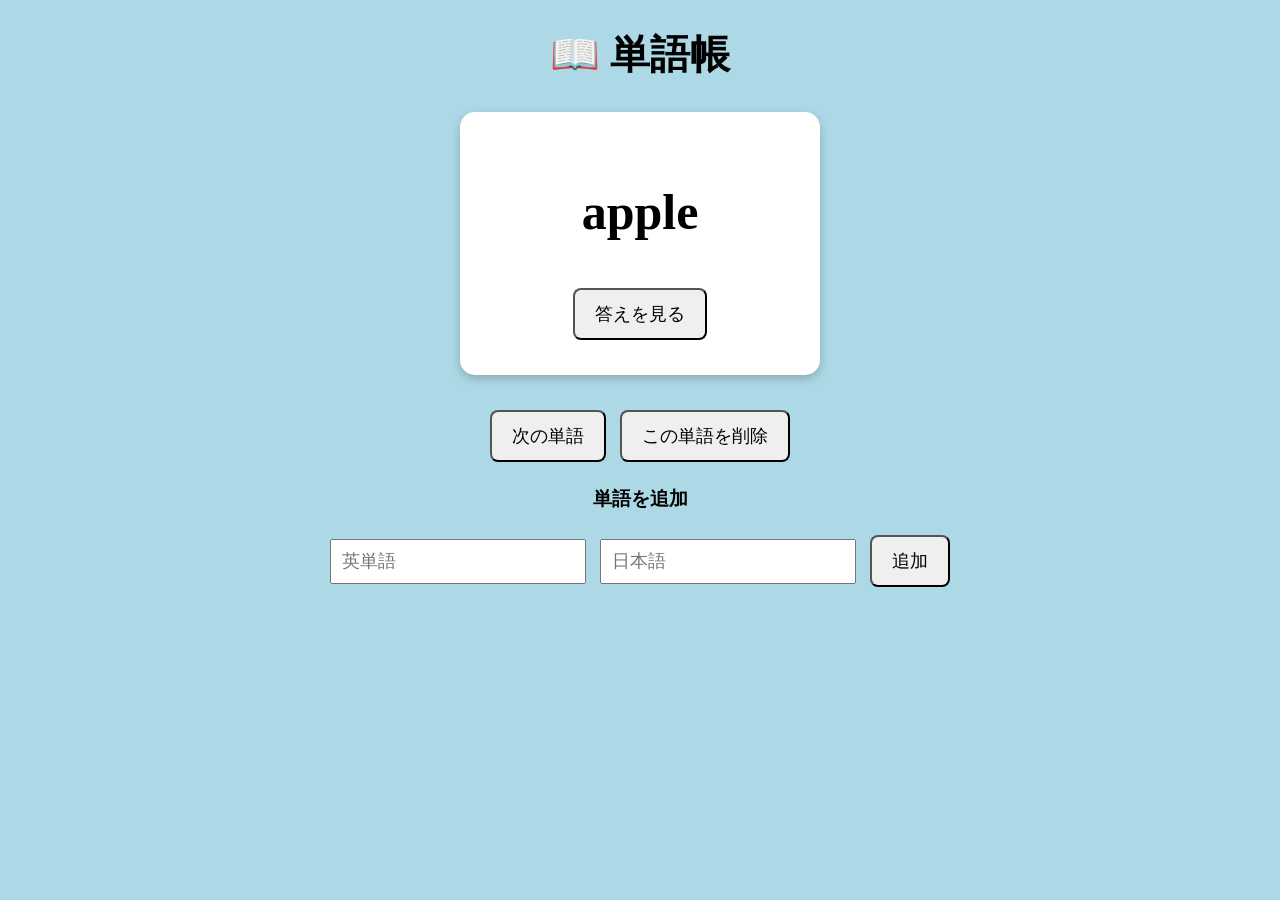
==== index.html @ b3010213 "Add files via upload" ====
<!DOCTYPE html>
<html>

<head>
    <title>単語帳アプリ</title>
    <link rel="stylesheet" href="style.css">
</head>

<body>

    <h1>📖 単語帳</h1>

    <div class="word-card">

    <h2 id="word">apple</h2>

    <p id="answer" style="display: none;">りんご</p>

    <button id="answerButton">答えを見る</button>

</div>
    <button id="nextButton">次の単語</button>
    <button id="deleteButton">この単語を削除</button>


    <h3>単語を追加</h3>

    <input id="newWord" type="text" placeholder="英単語">
    <input id="newAnswer" type="text" placeholder="日本語">

    <button id="addButton">追加</button>

    <script src="script.js"></script>

</body>

</html>
---- style.css ----
body {
    text-align: center;
    background-color: lightblue;
}

h1 {
    font-size: 40px;
}

h2 {
    font-size: 50px;
}

button {
    font-size: 20px;
    padding: 10px;
}
button {
    font-size: 18px;
    padding: 12px 20px;
    margin: 5px;
    border-radius: 8px;
    cursor: pointer;
}
input {
    font-size: 18px;
    padding: 10px;
    margin: 5px;
}
.word-card {
    background-color: white;
    width: 300px;
    margin: 30px auto;
    padding: 30px;
    border-radius: 15px;
    box-shadow: 0 4px 10px rgba(0, 0, 0, 0.2);
}
@media (max-width: 600px) {
    .word-card {
        width: 80%;
    }

    h1 {
        font-size: 32px;
    }

    h2 {
        font-size: 40px;
    }

    button {
        font-size: 16px;
        padding: 10px 15px;
    }

    input {
        width: 80%;
        box-sizing: border-box;
    }
}
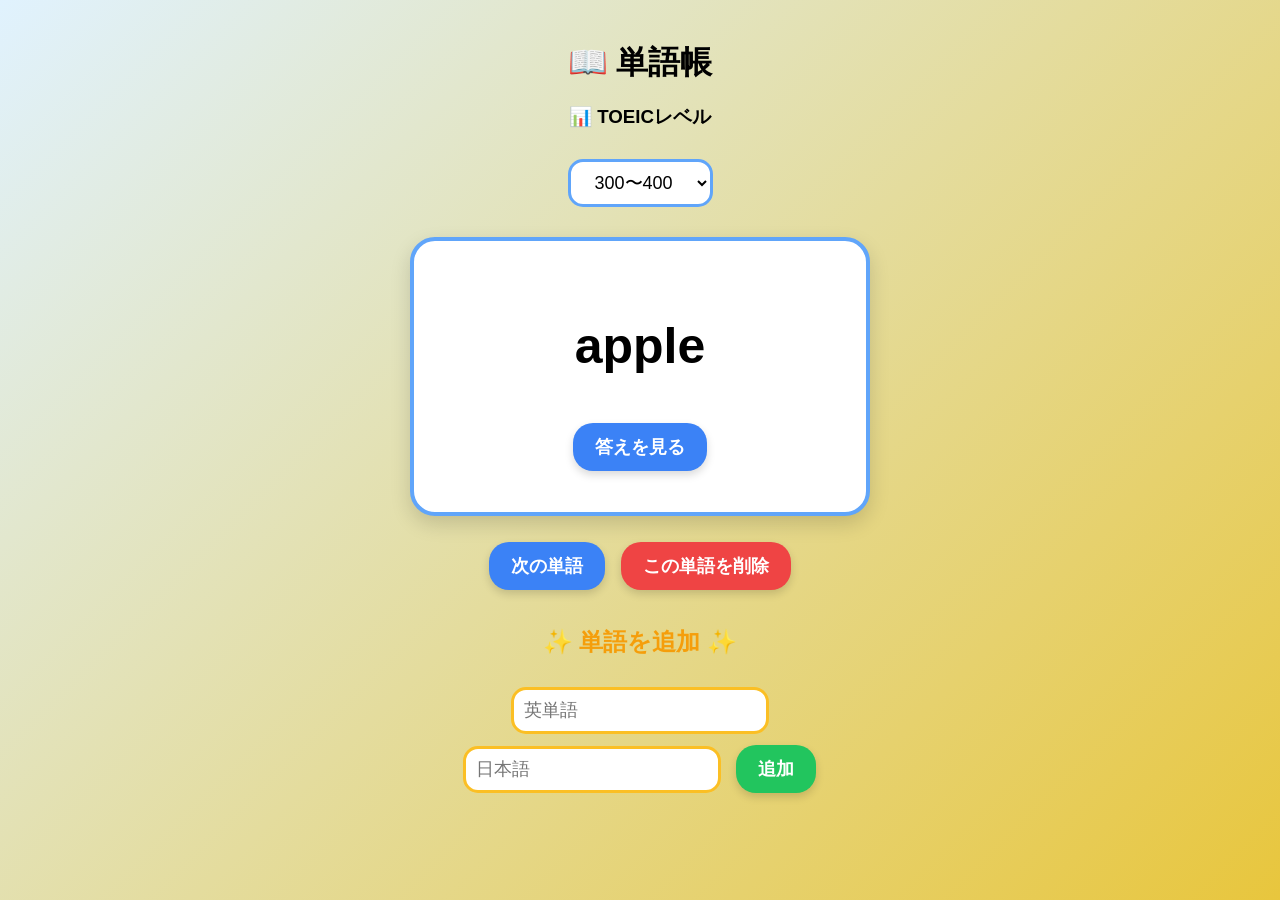
==== commit 5e904251: "アプリを更新" ====
--- a/index.html
+++ b/index.html
@@ -1,37 +1,47 @@
-<!DOCTYPE html>
-<html>
-
-<head>
-    <title>単語帳アプリ</title>
-    <link rel="stylesheet" href="style.css">
-</head>
-
-<body>
-
-    <h1>📖 単語帳</h1>
-
-    <div class="word-card">
-
-    <h2 id="word">apple</h2>
-
-    <p id="answer" style="display: none;">りんご</p>
-
-    <button id="answerButton">答えを見る</button>
-
-</div>
-    <button id="nextButton">次の単語</button>
-    <button id="deleteButton">この単語を削除</button>
-
-
-    <h3>単語を追加</h3>
-
-    <input id="newWord" type="text" placeholder="英単語">
-    <input id="newAnswer" type="text" placeholder="日本語">
-
-    <button id="addButton">追加</button>
-
-    <script src="script.js"></script>
-
-</body>
-
+<!DOCTYPE html>
+<html>
+
+<head>
+    <title>単語帳アプリ</title>
+    <link rel="stylesheet" href="style.css">
+</head>
+
+<body>
+
+    <h1>📖 単語帳</h1>
+    <h3>📊 TOEICレベル</h3>
+
+<select id="levelSelect">
+    <option value="300">300〜400</option>
+    <option value="400">400〜500</option>
+    <option value="500">500〜600</option>
+    <option value="600">600〜700</option>
+    <option value="700">700〜800</option>
+    <option value="800">800〜900</option>
+</select>
+
+    <div class="word-card">
+
+    <h2 id="word">apple</h2>
+
+    <p id="answer" style="display: none;">りんご</p>
+
+    <button id="answerButton" class="answer-button">答えを見る</button>
+
+</div>
+    <button id="nextButton" class="next-button">次の単語</button>
+    <button id="deleteButton" class="delete-button">この単語を削除</button>
+
+
+    <h3 class="add-title">✨ 単語を追加 ✨</h3>
+
+    <input id="newWord" type="text" placeholder="英単語">
+    <input id="newAnswer" type="text" placeholder="日本語">
+
+    <button id="addButton" class="add-button">追加</button>
+
+    <script src="script.js"></script>
+
+</body>
+
 </html>
--- a/style.css
+++ b/style.css
@@ -1,60 +1,126 @@
-body {
-    text-align: center;
-    background-color: lightblue;
-}
-
-h1 {
-    font-size: 40px;
-}
-
-h2 {
-    font-size: 50px;
-}
-
-button {
-    font-size: 20px;
-    padding: 10px;
-}
-button {
-    font-size: 18px;
-    padding: 12px 20px;
-    margin: 5px;
-    border-radius: 8px;
-    cursor: pointer;
-}
-input {
-    font-size: 18px;
-    padding: 10px;
-    margin: 5px;
-}
-.word-card {
-    background-color: white;
-    width: 300px;
-    margin: 30px auto;
-    padding: 30px;
-    border-radius: 15px;
-    box-shadow: 0 4px 10px rgba(0, 0, 0, 0.2);
-}
-@media (max-width: 600px) {
-    .word-card {
-        width: 80%;
-    }
-
-    h1 {
-        font-size: 32px;
-    }
-
-    h2 {
-        font-size: 40px;
-    }
-
-    button {
-        font-size: 16px;
-        padding: 10px 15px;
-    }
-
-    input {
-        width: 80%;
-        box-sizing: border-box;
-    }
+body {
+    text-align: center;
+    background: linear-gradient(135deg, #e0f2fe, #e8c63d);
+    min-height: 100vh;
+    margin: 0;
+    padding-top: 30px;
+    font-family: sans-serif;
+}
+
+h1 {
+    font-size: 40px;
+}
+
+h2 {
+    font-size: 50px;
+}
+
+button {
+    font-size: 18px;
+    padding: 12px 22px;
+    margin: 6px;
+    border: none;
+    border-radius: 20px;
+    background-color: #f59e0b;
+    color: white;
+    font-weight: bold;
+    cursor: pointer;
+    box-shadow: 0 4px 8px rgba(0, 0, 0, 0.15);
+}
+input {
+    font-size: 18px;
+    padding: 10px;
+    margin: 5px;
+}
+.word-card {
+    background-color: white;
+    width: 320px;
+    margin: 30px auto;
+    padding: 35px;
+    border-radius: 25px;
+    box-shadow: 0 8px 20px rgba(0, 0, 0, 0.15);
+    border: 4px solid #60a5fa;
+}
+@media (max-width: 600px) {
+    .word-card  {
+        width: 80%;
+    }
+
+    h1 {
+        font-size: 32px;
+    }
+
+    h2 {
+        font-size: 40px;
+    }
+
+    button {
+        font-size: 16px;
+        padding: 10px 15px;
+    }
+
+    input {
+        width: 80%;
+        box-sizing: border-box;
+    }
+}
+.answer-button {
+    background-color: #3b82f6 !important;
+}
+.next-button {
+    background-color: #3b82f6;
+}
+.delete-button {
+    background-color: #ef4444;
+}
+.add-button {
+    background-color: #22c55e !important;
+}
+#answer {
+    font-size: 28px;
+    font-weight: bold;
+    color: #f59e0b;
+    margin-top: 20px;
+}
+input {
+    border: 3px solid #fbbf24;
+    border-radius: 15px;
+    outline: none;
+    background-color: white;
+}
+
+input:focus {
+    border-color: #3b82f6;
+}
+.add-title {
+    font-size: 24px;
+    color: #f59e0b;
+    margin-top: 30px;
+}
+#levelSelect {
+    font-size: 18px;
+    padding: 10px 20px;
+    margin: 10px;
+    border: 3px solid #60a5fa;
+    border-radius: 15px;
+    background-color: white;
+    cursor: pointer;
+
+}
+body {
+    max-width: 500px;
+    margin: 0 auto;
+    padding: 20px;
+    box-sizing: border-box;
+}
+
+h1 {
+    font-size: 32px;
+    margin-bottom: 10px;
+}
+
+.word-card {
+    width: 100%;
+    box-sizing: border-box;
+    margin: 20px 0;
 }
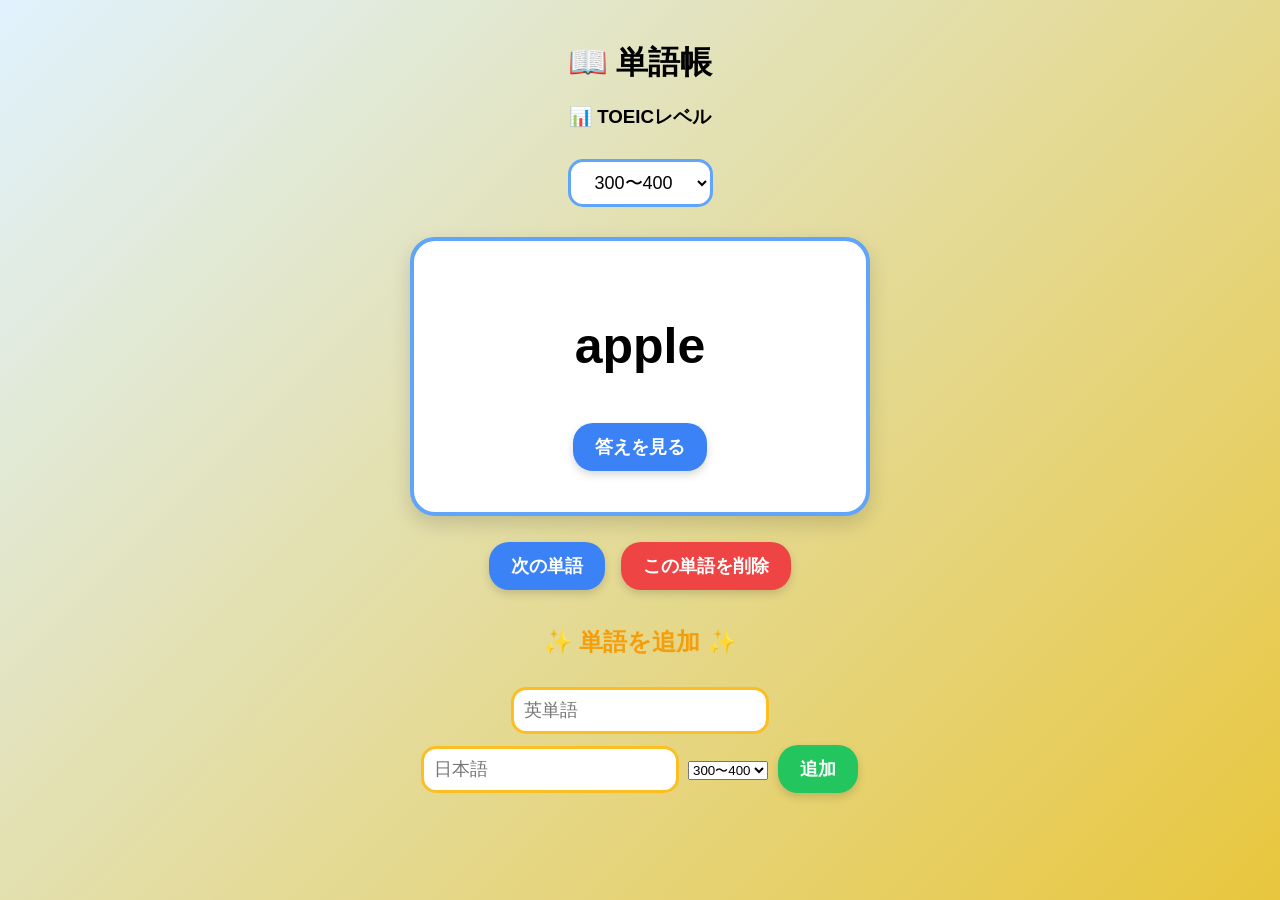
==== commit 407a8e9a: "スマホ表示を改善" ====
--- a/index.html
+++ b/index.html
@@ -35,10 +35,19 @@
 
     <h3 class="add-title">✨ 単語を追加 ✨</h3>
 
-    <input id="newWord" type="text" placeholder="英単語">
-    <input id="newAnswer" type="text" placeholder="日本語">
+<input id="newWord" type="text" placeholder="英単語">
+<input id="newAnswer" type="text" placeholder="日本語">
 
-    <button id="addButton" class="add-button">追加</button>
+<select id="newLevel">
+    <option value="300">300〜400</option>
+    <option value="400">400〜500</option>
+    <option value="500">500〜600</option>
+    <option value="600">600〜700</option>
+    <option value="700">700〜800</option>
+    <option value="800">800〜900</option>
+</select>
+
+<button id="addButton" class="add-button">追加</button>
 
     <script src="script.js"></script>
 
--- a/style.css
+++ b/style.css
@@ -123,4 +123,49 @@
     width: 100%;
     box-sizing: border-box;
     margin: 20px 0;
+}
+/* スマホ用の調整 */
+@media (max-width: 600px) {
+
+    body {
+        padding: 15px;
+    }
+
+    h1 {
+        font-size: 28px;
+        margin-bottom: 15px;
+    }
+
+    h3 {
+        font-size: 18px;
+    }
+
+    .word-card {
+        width: 100%;
+        padding: 25px 10px;
+        box-sizing: border-box;
+        margin: 20px 0;
+    }
+
+    h2 {
+        font-size: 38px;
+    }
+
+    button {
+        width: 90%;
+        font-size: 17px;
+        padding: 13px;
+        margin: 6px auto;
+        display: block;
+    }
+
+    input,
+    select {
+        width: 90%;
+        box-sizing: border-box;
+        font-size: 17px;
+        padding: 12px;
+        margin: 6px auto;
+        display: block;
+    }
 }
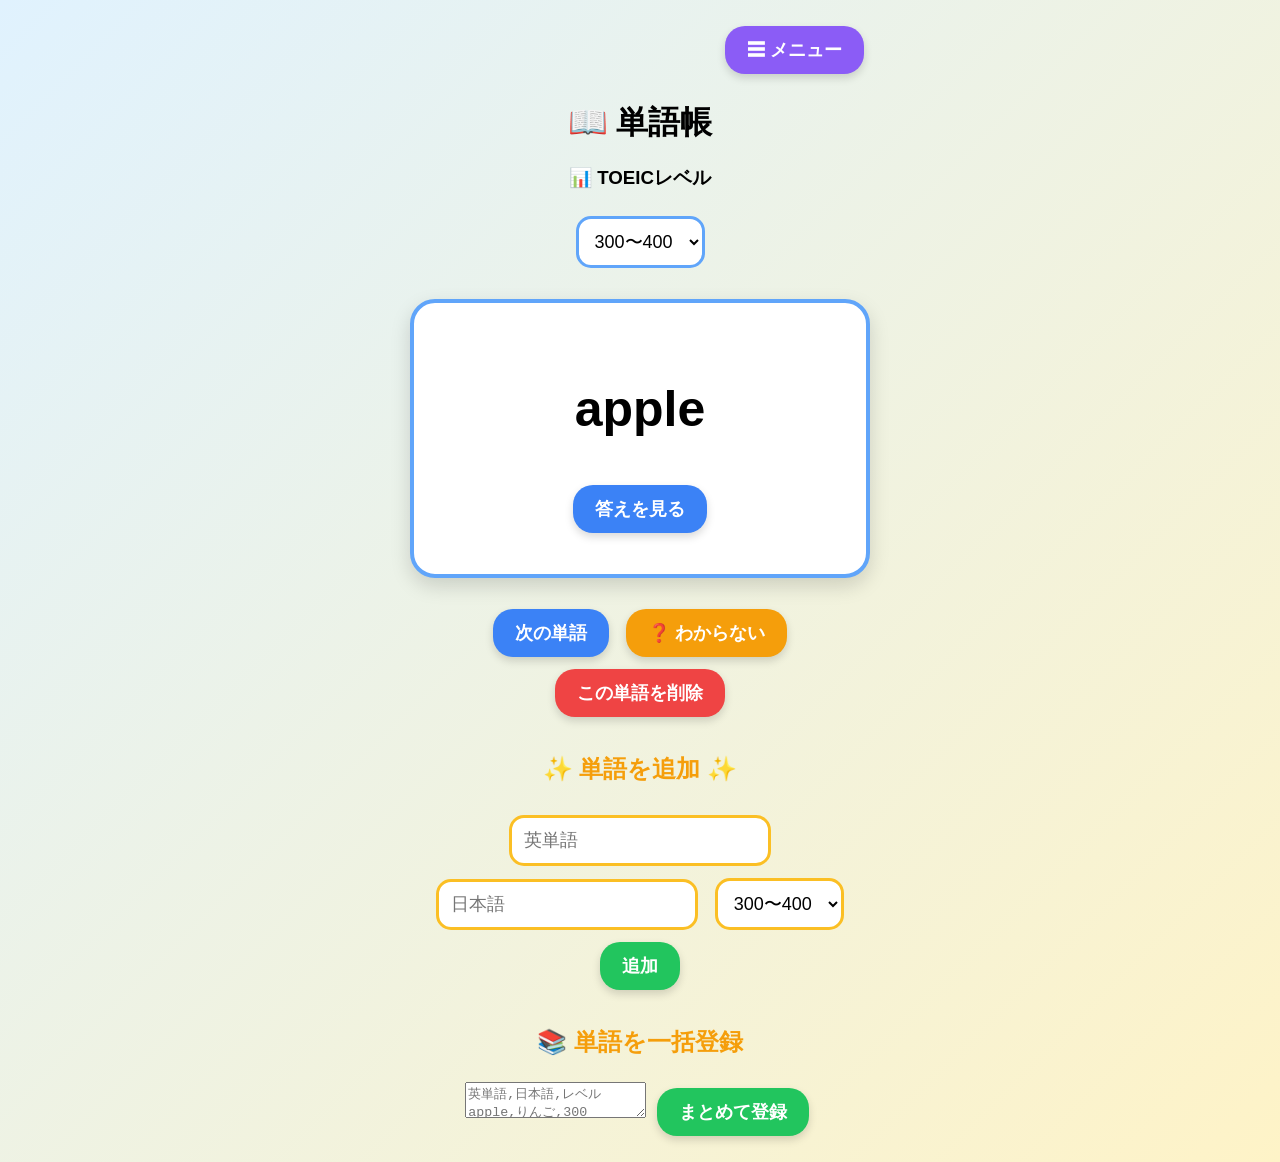
==== commit 0a754782: "ファイル構成を修正" ====
--- a/index.html
+++ b/index.html
@@ -2,11 +2,24 @@
 <html>
 
 <head>
+    <meta name="viewport" content="width=device-width, initial-scale=1.0">
     <title>単語帳アプリ</title>
     <link rel="stylesheet" href="style.css">
 </head>
 
 <body>
+    <div class="menu">
+    <button id="menuButton" class="menu-button">☰ メニュー</button>
+
+    <div id="menuList" class="menu-list">
+        <button>📚 単語帳</button>
+        <button id="gameMenuButton">🎮 4択ゲーム</button>
+        <button>❓ わからない単語</button>
+        <button>📊 学習記録</button>
+    </div>
+</div>
+<div id="wordbookScreen">
+
 
     <h1>📖 単語帳</h1>
     <h3>📊 TOEICレベル</h3>
@@ -30,7 +43,12 @@
 
 </div>
     <button id="nextButton" class="next-button">次の単語</button>
-    <button id="deleteButton" class="delete-button">この単語を削除</button>
+    <button id="unknownButton" class="unknown-button">
+    ❓ わからない
+</button>
+    <button id="deleteButton" class="delete-button">
+    この単語を削除
+</button>
 
 
     <h3 class="add-title">✨ 単語を追加 ✨</h3>
@@ -49,8 +67,40 @@
 
 <button id="addButton" class="add-button">追加</button>
 
-    <script src="script.js"></script>
+    
 
 </body>
 
+<h3 class="add-title">📚 単語を一括登録</h3>
+
+<textarea id="bulkWords"
+    placeholder="英単語,日本語,レベル
+apple,りんご,300
+book,本,300
+school,学校,300"></textarea>
+
+<button id="bulkAddButton" class="add-button">
+    まとめて登録
+</button>
+</div>
+<!-- 4択ゲーム -->
+<!-- 4択ゲーム -->
+<div id="quizScreen" class="quiz-screen">
+
+    <h2>🎮 4択ゲーム</h2>
+
+    <p id="quizQuestion">apple</p>
+
+    <button class="quiz-answer"></button>
+    <button class="quiz-answer"></button>
+    <button class="quiz-answer"></button>
+    <button class="quiz-answer"></button>
+
+    <p id="quizScore">⭐ 0ポイント</p>
+
+</div>
+
+<script src="script.js"></script>
+
+</body>
 </html>
--- a/style.css
+++ b/style.css
@@ -1,14 +1,17 @@
 body {
     text-align: center;
-    background: linear-gradient(135deg, #e0f2fe, #e8c63d);
+    background: linear-gradient(135deg, #e0f2fe, #fef3c7);
     min-height: 100vh;
-    margin: 0;
-    padding-top: 30px;
+    margin: 0 auto;
+    padding: 20px;
+    max-width: 500px;
+    box-sizing: border-box;
     font-family: sans-serif;
 }
 
 h1 {
-    font-size: 40px;
+    font-size: 32px;
+    margin-bottom: 20px;
 }
 
 h2 {
@@ -21,151 +24,201 @@
     margin: 6px;
     border: none;
     border-radius: 20px;
-    background-color: #f59e0b;
     color: white;
     font-weight: bold;
     cursor: pointer;
     box-shadow: 0 4px 8px rgba(0, 0, 0, 0.15);
 }
-input {
-    font-size: 18px;
-    padding: 10px;
-    margin: 5px;
-}
+
 .word-card {
     background-color: white;
-    width: 320px;
-    margin: 30px auto;
-    padding: 35px;
+    width: 100%;
+    padding: 35px 15px;
+    margin: 25px 0;
+    box-sizing: border-box;
     border-radius: 25px;
     box-shadow: 0 8px 20px rgba(0, 0, 0, 0.15);
     border: 4px solid #60a5fa;
 }
-@media (max-width: 600px) {
-    .word-card  {
-        width: 80%;
-    }
-
-    h1 {
-        font-size: 32px;
-    }
-
-    h2 {
-        font-size: 40px;
-    }
-
-    button {
-        font-size: 16px;
-        padding: 10px 15px;
-    }
-
-    input {
-        width: 80%;
-        box-sizing: border-box;
-    }
-}
+
 .answer-button {
-    background-color: #3b82f6 !important;
-}
+    background-color: #3b82f6;
+}
+
 .next-button {
     background-color: #3b82f6;
 }
+
 .delete-button {
     background-color: #ef4444;
 }
+
 .add-button {
-    background-color: #22c55e !important;
-}
+    background-color: #22c55e;
+}
+
 #answer {
-    font-size: 28px;
+    font-size: 30px;
     font-weight: bold;
     color: #f59e0b;
     margin-top: 20px;
 }
-input {
+
+input,
+select {
+    font-size: 18px;
+    padding: 12px;
+    margin: 6px;
     border: 3px solid #fbbf24;
     border-radius: 15px;
-    outline: none;
+    box-sizing: border-box;
     background-color: white;
 }
 
 input:focus {
     border-color: #3b82f6;
-}
+    outline: none;
+}
+
+#levelSelect {
+    border: 3px solid #60a5fa;
+}
+
 .add-title {
     font-size: 24px;
     color: #f59e0b;
     margin-top: 30px;
 }
-#levelSelect {
-    font-size: 18px;
-    padding: 10px 20px;
-    margin: 10px;
-    border: 3px solid #60a5fa;
-    border-radius: 15px;
-    background-color: white;
-    cursor: pointer;
-
-}
-body {
-    max-width: 500px;
-    margin: 0 auto;
-    padding: 20px;
-    box-sizing: border-box;
-}
-
-h1 {
-    font-size: 32px;
-    margin-bottom: 10px;
-}
-
-.word-card {
-    width: 100%;
-    box-sizing: border-box;
-    margin: 20px 0;
-}
-/* スマホ用の調整 */
+
+
+/* スマホ用 */
 @media (max-width: 600px) {
 
     body {
+        width: 100%;
         padding: 15px;
     }
 
     h1 {
-        font-size: 28px;
-        margin-bottom: 15px;
+        font-size: 36px;
+    }
+
+    h2 {
+        font-size: 52px;
     }
 
     h3 {
-        font-size: 18px;
+        font-size: 22px;
     }
 
     .word-card {
         width: 100%;
-        padding: 25px 10px;
-        box-sizing: border-box;
-        margin: 20px 0;
-    }
-
-    h2 {
-        font-size: 38px;
+        padding: 40px 15px;
     }
 
     button {
-        width: 90%;
-        font-size: 17px;
-        padding: 13px;
-        margin: 6px auto;
-        display: block;
+        width: 100%;
+        font-size: 21px;
+        padding: 17px;
+        margin: 8px 0;
     }
 
     input,
     select {
-        width: 90%;
-        box-sizing: border-box;
-        font-size: 17px;
-        padding: 12px;
-        margin: 6px auto;
-        display: block;
-    }
+        width: 100%;
+        font-size: 20px;
+        padding: 15px;
+        margin: 8px 0;
+    }
+
+    #answer {
+        font-size: 32px;
+    }
+}
+.unknown-button {
+    background-color: #f59e0b;
+}
+.menu {
+    text-align: right;
+    margin-bottom: 10px;
+}
+
+.menu-button {
+    background-color: #8b5cf6;
+    width: auto;
+}
+.menu-list {
+    display: none;
+    margin-top: 8px;
+    text-align: right;
+}
+
+.menu-list button {
+    display: block;
+    width: 220px;
+    margin: 6px 0 6px auto;
+    background-color: #8b5cf6;
+    font-size: 16px;
+}
+.quiz-screen {
+    display: none;
+    text-align: center;
+}
+
+.quiz-screen h2 {
+    font-size: 30px;
+}
+
+#quizQuestion {
+    font-size: 45px;
+    font-weight: bold;
+    margin: 30px 0;
+}
+
+.quiz-answer {
+    display: block;
+    width: 100%;
+    margin: 10px 0;
+    background-color: #3b82f6;
+}
+
+#quizScore {
+    font-size: 22px;
+    font-weight: bold;
+    margin-top: 25px;
+}
+.quiz-screen {
+    display: none;
+    text-align: center;
+}
+#wordbookScreen {
+    display: block;
+}
+
+.quiz-screen {
+    display: none;
+    text-align: center;
+}
+
+.quiz-screen h2 {
+    font-size: 30px;
+}
+
+#quizQuestion {
+    font-size: 45px;
+    font-weight: bold;
+    margin: 30px 0;
+}
+
+.quiz-answer {
+    display: block;
+    width: 100%;
+    margin: 10px 0;
+    background-color: #3b82f6;
+}
+
+#quizScore {
+    font-size: 22px;
+    font-weight: bold;
+    margin-top: 25px;
 }
